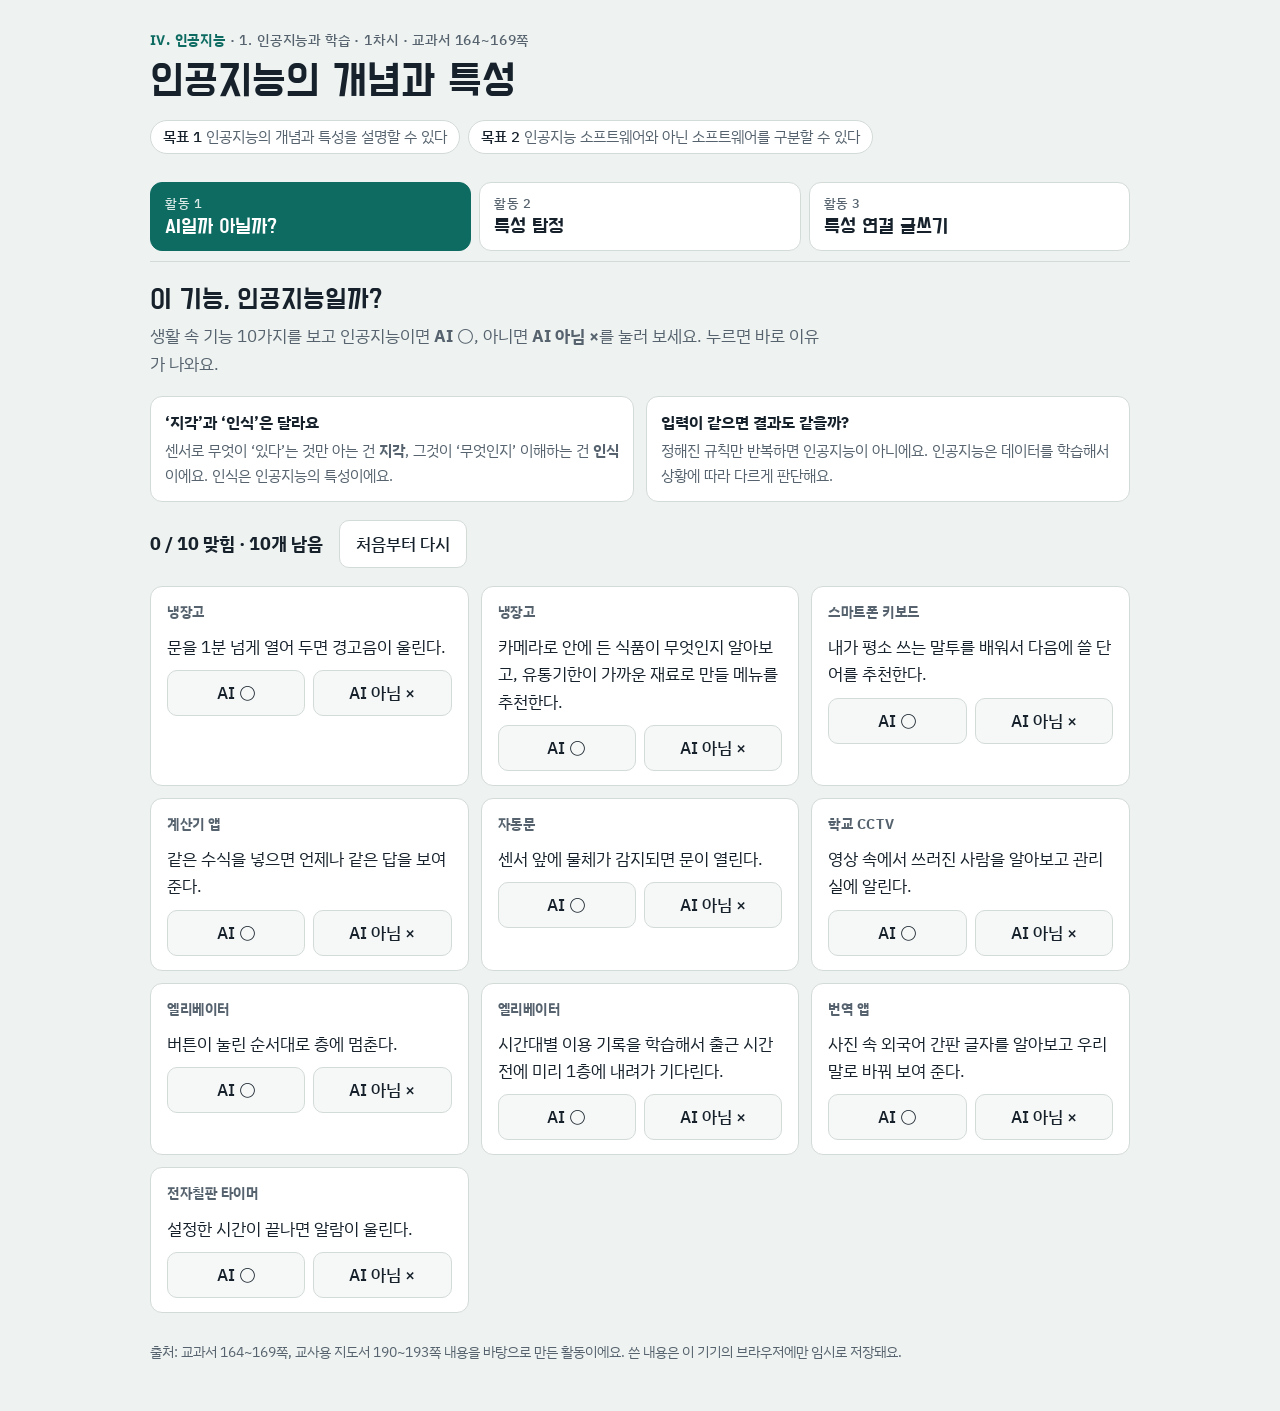
==== ai-lesson1/index.html @ 812f8b14 "ai-lesson1: 공용 링크를 짧은 형식으로 바꾸고, 잘린 링크는 학생 화면에 안내 Co-Authored-By: Claude Opus 5.5 <noreply@anthropic." ====
<!DOCTYPE html>
<html lang="ko">
<head>
<meta charset="utf-8">
<meta name="viewport" content="width=device-width, initial-scale=1, viewport-fit=cover">
<title>인공지능 1차시</title>
<meta name="claude:viewport-fit-sides" content="cover">
<link rel="preconnect" href="https://fonts.googleapis.com">
<link rel="preconnect" href="https://fonts.gstatic.com" crossorigin>
<link rel="stylesheet" href="https://fonts.googleapis.com/css2?family=Do+Hyeon&family=IBM+Plex+Sans+KR:wght@400;500;700&display=swap">
<style>
/* Layout: 교과서식 단원 머리띠 + 큰 활동 탭, 아래에 활동 카드. 특성 다섯 개는 고유색으로 끝까지 일관되게 */
:root{
  --bg:#eef2f0; --surface:#ffffff; --surface-2:#f6f8f7; --ink:#16212b; --muted:#56636e; --line:#d3dbd7;
  --accent:#0d6b62; --accent-ink:#ffffff; --accent-soft:#d8ece8;
  --ok:#1d7f46; --ok-soft:#dcf1e4; --bad:#b8322a; --bad-soft:#f8e0dd; --mid:#9a6a10; --mid-soft:#f6ecd4;
  --t-perc:#2459b8; --t-learn:#1d7f46; --t-opt:#a8650e; --t-auto:#b22e6f; --t-pred:#6a49c9;
  --display:"Do Hyeon","Apple SD Gothic Neo","Malgun Gothic",sans-serif;
  --body:"IBM Plex Sans KR","Apple SD Gothic Neo","Malgun Gothic",system-ui,sans-serif;
  --r:12px;
}
@media (prefers-color-scheme: dark){:root:not([data-theme="light"]){
  --bg:#111816; --surface:#19221f; --surface-2:#1f2a27; --ink:#e6ece9; --muted:#9caaa5; --line:#31403b;
  --accent:#4fc2b4; --accent-ink:#06201c; --accent-soft:#163a35;
  --ok:#5cc98a; --ok-soft:#183626; --bad:#f07a70; --bad-soft:#3d1d1a; --mid:#e3b45a; --mid-soft:#3a2e14;
  --t-perc:#78a6f5; --t-learn:#5cc98a; --t-opt:#e3a957; --t-auto:#f07ab3; --t-pred:#a993f5; color-scheme:dark}}
:root[data-theme="dark"]{
  --bg:#111816; --surface:#19221f; --surface-2:#1f2a27; --ink:#e6ece9; --muted:#9caaa5; --line:#31403b;
  --accent:#4fc2b4; --accent-ink:#06201c; --accent-soft:#163a35;
  --ok:#5cc98a; --ok-soft:#183626; --bad:#f07a70; --bad-soft:#3d1d1a; --mid:#e3b45a; --mid-soft:#3a2e14;
  --t-perc:#78a6f5; --t-learn:#5cc98a; --t-opt:#e3a957; --t-auto:#f07ab3; --t-pred:#a993f5; color-scheme:dark}
*{box-sizing:border-box}
[hidden]{display:none!important}
html,body{margin:0}
:root{padding-top:env(safe-area-inset-top,0px);padding-bottom:env(safe-area-inset-bottom,0px)}
body{background:var(--bg);color:var(--ink);font-family:var(--body);font-size:17px;line-height:1.65;
  padding-left:max(16px,env(safe-area-inset-left,0px));padding-right:max(16px,env(safe-area-inset-right,0px));padding-block:0 48px}
.wrap{max-width:980px;margin:0 auto}
[data-t="perc"]{--tc:var(--t-perc)} [data-t="learn"]{--tc:var(--t-learn)} [data-t="opt"]{--tc:var(--t-opt)}
[data-t="auto"]{--tc:var(--t-auto)} [data-t="pred"]{--tc:var(--t-pred)}
header.top{padding-block:28px 18px;display:grid;gap:6px}
.eyebrow{font-size:14px;letter-spacing:.06em;color:var(--muted);font-weight:500}
.eyebrow b{color:var(--accent)}
h1{font-family:var(--display);font-weight:400;font-size:clamp(30px,5vw,44px);line-height:1.15;margin:0;text-wrap:balance}
.goals{display:flex;flex-wrap:wrap;gap:8px;margin-top:6px}
.goal{font-size:14.5px;background:var(--surface);border:1px solid var(--line);border-radius:999px;padding:4px 12px;color:var(--muted)}
.goal b{color:var(--ink);font-weight:500}
nav.tabs{position:sticky;top:env(safe-area-inset-top,0px);z-index:5;background:var(--bg);padding-block:10px;display:grid;grid-template-columns:repeat(3,minmax(0,1fr));gap:8px;border-bottom:1px solid var(--line)}
body::before{content:"";position:fixed;inset:0 0 auto;height:env(safe-area-inset-top,0px);z-index:10;background:var(--bg)}
.tab{font:inherit;cursor:pointer;text-align:left;border:1.5px solid var(--line);background:var(--surface);color:var(--ink);border-radius:var(--r);padding:10px 14px;display:grid;gap:0;min-width:0}
.tab small{font-size:13px;color:var(--muted);font-weight:500;letter-spacing:.04em}
.tab span{font-family:var(--display);font-size:21px;line-height:1.25}
.tab[aria-selected="true"]{background:var(--accent);border-color:var(--accent);color:var(--accent-ink)}
.tab[aria-selected="true"] small{color:var(--accent-ink);opacity:.85}
.tab:focus-visible,button:focus-visible,textarea:focus-visible{outline:3px solid var(--accent);outline-offset:2px}
section.panel{padding-top:22px;display:grid;gap:18px}
.intro{display:grid;gap:4px}
.intro h2{font-family:var(--display);font-weight:400;font-size:28px;margin:0;line-height:1.2}
.intro p{margin:0;color:var(--muted);max-width:68ch}
.link-note{font-size:14.5px;background:var(--accent-soft);color:var(--ink);border-radius:10px;padding:8px 12px;max-width:max-content}
.link-note b{color:var(--accent)}
.bar{display:flex;flex-wrap:wrap;align-items:center;gap:10px 16px}
.score{font-variant-numeric:tabular-nums;font-weight:700;font-size:18px}
.btn{font:inherit;font-weight:500;cursor:pointer;border-radius:10px;padding:9px 16px;border:1.5px solid var(--line);background:var(--surface);color:var(--ink)}
.btn.primary{background:var(--accent);border-color:var(--accent);color:var(--accent-ink)}
.btn:disabled{opacity:.45;cursor:not-allowed}
/* 활동 1 */
.grid1{display:grid;grid-template-columns:repeat(auto-fill,minmax(270px,1fr));gap:12px}
.card{background:var(--surface);border:1px solid var(--line);border-radius:var(--r);padding:14px 16px;display:grid;gap:10px;align-content:start;min-width:0}
.card .thing{font-size:13.5px;font-weight:700;color:var(--muted);letter-spacing:.04em}
.card .desc{margin:0;font-size:16.5px}
.choice{display:grid;grid-template-columns:1fr 1fr;gap:8px}
.choice button{font:inherit;cursor:pointer;border-radius:10px;padding:8px;border:1.5px solid var(--line);background:var(--surface-2);color:var(--ink);font-weight:500}
.choice button[aria-pressed="true"]{border-color:var(--ink)}
.card.right{border-color:var(--ok);background:linear-gradient(var(--ok-soft),var(--ok-soft)) top/100% 4px no-repeat,var(--surface)}
.card.wrong{border-color:var(--bad);background:linear-gradient(var(--bad-soft),var(--bad-soft)) top/100% 4px no-repeat,var(--surface)}
.fb{font-size:15px;border-radius:8px;padding:8px 10px}
.fb.ok{background:var(--ok-soft)} .fb.no{background:var(--bad-soft)}
.fb b{display:block}
.rule{display:grid;grid-template-columns:1fr 1fr;gap:12px}
.rule > div{background:var(--surface);border:1px solid var(--line);border-radius:var(--r);padding:12px 14px;min-width:0}
.rule h3{margin:0 0 4px;font-size:16px}
.rule p{margin:0;font-size:15px;color:var(--muted)}
/* 특성 참고 */
details.ref{background:var(--surface);border:1px solid var(--line);border-radius:var(--r);padding:10px 14px}
details.ref summary{cursor:pointer;font-weight:500}
.refgrid{display:grid;grid-template-columns:repeat(auto-fill,minmax(170px,1fr));gap:8px;margin-top:10px}
.refgrid div{border-left:4px solid var(--tc);padding:2px 0 2px 10px;font-size:14.5px;min-width:0}
.refgrid b{color:var(--tc);display:block;font-size:15.5px}
/* 활동 2 */
.casepick{display:flex;flex-wrap:wrap;gap:8px}
.casepick button{font:inherit;cursor:pointer;border-radius:999px;padding:6px 14px;border:1.5px solid var(--line);background:var(--surface);color:var(--ink)}
.casepick button[aria-pressed="true"]{background:var(--ink);color:var(--bg);border-color:var(--ink)}
.casetext{background:var(--surface);border:1px solid var(--line);border-radius:var(--r);padding:16px 18px;font-size:18px;line-height:1.95;max-width:none}
.clue{border-bottom:2px dashed var(--muted);padding:1px 2px;border-radius:4px}
.clue sup{font-size:12px;font-weight:700;color:var(--accent);margin-right:2px}
.clue.tagged{border-bottom:3px solid var(--tc);background:color-mix(in srgb,var(--tc) 14%,transparent)}
.rows{display:grid;gap:10px}
.row{background:var(--surface);border:1px solid var(--line);border-radius:var(--r);padding:12px 14px;display:grid;gap:8px;min-width:0}
.row q{font-weight:500}
.row q::before{content:attr(data-n) "  ";color:var(--accent);font-weight:700}
.chips{display:flex;flex-wrap:wrap;gap:6px}
.chip{font:inherit;font-size:15px;cursor:pointer;border-radius:999px;padding:5px 12px;border:1.5px solid var(--tc);background:transparent;color:var(--tc);font-weight:500}
.chip[aria-pressed="true"]{background:var(--tc);color:var(--surface)}
.mark{font-size:15px;border-radius:8px;padding:6px 10px}
.mark.ok{background:var(--ok-soft)} .mark.no{background:var(--bad-soft)} .mark.mid{background:var(--mid-soft)}
/* 활동 3 */
.two{display:grid;grid-template-columns:minmax(0,1.25fr) minmax(0,1fr);gap:18px;align-items:start}
.step{display:grid;gap:8px}
.step h3{margin:0;font-size:16px;display:flex;gap:8px;align-items:baseline}
.step h3 i{font-style:normal;color:var(--accent);font-family:var(--display);font-size:20px;font-weight:400}
.prompt{background:var(--surface-2);border:1px dashed var(--line);border-radius:10px;padding:10px 12px;font-size:15.5px}
.pairsel{display:grid;grid-template-columns:1fr 1fr;gap:10px}
.pairsel > div{display:grid;gap:6px;min-width:0}
.pairsel label{font-size:14px;color:var(--muted);font-weight:500}
textarea{font:inherit;font-size:16px;width:100%;min-height:92px;resize:vertical;border:1.5px solid var(--line);border-radius:10px;padding:10px 12px;background:var(--surface);color:var(--ink)}
textarea.rel{min-height:120px}
.starter{font-size:14px;color:var(--muted)}
.check{position:sticky;top:calc(env(safe-area-inset-top,0px) + 92px);background:var(--surface);border:1px solid var(--line);border-radius:var(--r);padding:14px 16px;display:grid;gap:10px}
.check h3{margin:0;font-family:var(--display);font-weight:400;font-size:22px}
.check ul{list-style:none;margin:0;padding:0;display:grid;gap:8px}
.check li{display:grid;grid-template-columns:24px 1fr;gap:6px;font-size:15px;align-items:start}
.check li .dot{width:20px;height:20px;border-radius:50%;border:2px solid var(--line);margin-top:3px;display:grid;place-items:center;font-size:12px;font-weight:700}
.check li.done .dot{background:var(--ok);border-color:var(--ok);color:var(--surface)}
.check li .hint{display:block;color:var(--muted);font-size:13.5px}
.level{border-radius:10px;padding:10px 12px;font-weight:500}
.level small{display:block;font-weight:400;color:var(--muted);font-size:13px}
.model{background:var(--surface-2);border-radius:10px;padding:12px 14px;font-size:15.5px}
.model p{margin:0 0 6px}
.toast{font-size:14px;color:var(--ok);min-height:1.2em}
footer{margin-top:28px;font-size:13.5px;color:var(--muted);display:grid;gap:12px}
footer p{margin:0}
a.btn{text-decoration:none;display:inline-flex;align-items:center}
.teacher{color:var(--ink);font-size:15px}
.tset{display:grid;gap:10px;margin-top:10px}
.trow{display:flex;flex-wrap:wrap;gap:8px}
.trow input{font:inherit;flex:1 1 260px;min-width:0;border:1.5px solid var(--line);border-radius:10px;padding:8px 12px;background:var(--surface);color:var(--ink)}
.trow input:focus-visible{outline:3px solid var(--accent);outline-offset:2px}
.tstatus{font-weight:500;min-height:1.2em}
.tstatus.ok{color:var(--ok)} .tstatus.no{color:var(--bad)}
.tbox{display:grid;gap:6px;background:var(--surface-2);border-radius:10px;padding:10px 12px;min-width:0}
.tbox code,.tset code{font-size:13.5px;word-break:break-all;overflow-wrap:anywhere}
.trow label{align-self:center}
.trow input.num{flex:0 0 5.5em}
.btn.sm{padding:5px 10px;font-size:14px}
.classpick{display:inline-flex;align-items:center;gap:6px;font-weight:500}
.classpick select{font:inherit;border:1.5px solid var(--line);border-radius:10px;padding:8px 10px;background:var(--surface);color:var(--ink)}
.classpick select:focus-visible{outline:3px solid var(--accent);outline-offset:2px}
.crows{display:grid;gap:6px}
.crow{display:grid;grid-template-columns:6.5em minmax(0,1fr) auto;gap:6px}
.crow input{font:inherit;font-size:15px;min-width:0;border:1.5px solid var(--line);border-radius:10px;padding:7px 10px;background:var(--surface);color:var(--ink)}
.crow input:focus-visible{outline:3px solid var(--accent);outline-offset:1px}
.crow input.bad{border-color:var(--bad);background:var(--bad-soft)}
.clinks{list-style:none;margin:0;padding:0;display:grid;gap:6px}
.clinks li{display:grid;grid-template-columns:4.5em minmax(0,1fr) auto;gap:8px;align-items:center}
.snippet{margin:0;font-size:13px;background:var(--surface);border:1px solid var(--line);border-radius:8px;padding:8px 10px;overflow-x:auto;white-space:pre;color:var(--ink)}
@media (max-width:760px){
  .two{grid-template-columns:minmax(0,1fr)} .check{position:static}
  .tab span{font-size:17px} .tab{padding:8px 10px}
  .rule{grid-template-columns:minmax(0,1fr)}
}
@media (max-width:440px){ .pairsel{grid-template-columns:minmax(0,1fr)} .tab small{display:none} }
@media (prefers-reduced-motion:no-preference){ .card,.clue,.chip,.tab{transition:background-color .15s,border-color .15s} }
</style>
</head>
<body>

<div class="wrap">
  <header class="top">
    <div class="eyebrow"><b>Ⅳ. 인공지능</b> · 1. 인공지능과 학습 · 1차시 · 교과서 164~169쪽</div>
    <h1>인공지능의 개념과 특성</h1>
    <div class="goals">
      <span class="goal"><b>목표 1</b> 인공지능의 개념과 특성을 설명할 수 있다</span>
      <span class="goal"><b>목표 2</b> 인공지능 소프트웨어와 아닌 소프트웨어를 구분할 수 있다</span>
    </div>
  </header>

  <nav class="tabs" role="tablist" aria-label="활동">
    <button class="tab" role="tab" id="tab-ai-or-not" aria-controls="ai-or-not" data-k="ai-or-not"><small>활동 1</small><span>AI일까 아닐까?</span></button>
    <button class="tab" role="tab" id="tab-detective" aria-controls="detective" data-k="detective"><small>활동 2</small><span>특성 탐정</span></button>
    <button class="tab" role="tab" id="tab-connect" aria-controls="connect" data-k="connect"><small>활동 3</small><span>특성 연결 글쓰기</span></button>
  </nav>

  <!-- 활동 1 -->
  <section class="panel" id="ai-or-not" role="tabpanel" aria-labelledby="tab-ai-or-not">
    <div class="intro">
      <h2>이 기능, 인공지능일까?</h2>
      <p>생활 속 기능 10가지를 보고 인공지능이면 <b>AI ○</b>, 아니면 <b>AI 아님 ×</b>를 눌러 보세요. 누르면 바로 이유가 나와요.</p>
    </div>
    <div class="rule">
      <div><h3>‘지각’과 ‘인식’은 달라요</h3><p>센서로 무엇이 ‘있다’는 것만 아는 건 <b>지각</b>, 그것이 ‘무엇인지’ 이해하는 건 <b>인식</b>이에요. 인식은 인공지능의 특성이에요.</p></div>
      <div><h3>입력이 같으면 결과도 같을까?</h3><p>정해진 규칙만 반복하면 인공지능이 아니에요. 인공지능은 데이터를 학습해서 상황에 따라 다르게 판단해요.</p></div>
    </div>
    <div class="bar">
      <span class="score" id="s1">0 / 10 맞힘</span>
      <button class="btn" id="reset1">처음부터 다시</button>
    </div>
    <div class="grid1" id="grid1"></div>
  </section>

  <!-- 활동 2 -->
  <section class="panel" id="detective" role="tabpanel" aria-labelledby="tab-detective" hidden>
    <div class="intro">
      <h2>사례 속 근거를 찾아 특성 붙이기</h2>
      <p>사례 글에서 점선 밑줄 친 부분이 단서예요. 아래에서 단서마다 어떤 특성이 드러나는지 골라 보고 <b>채점하기</b>를 누르세요.</p>
    </div>
    <p class="link-note"><b>수행평가 연결</b> 문항 1은 사례 속 <b>어떤 부분</b>에서 특성을 판단했는지 근거를 쓰는 문제예요. 단서 문장을 찾는 연습이 곧 근거 쓰기 연습이에요.</p>
    <details class="ref"><summary>다섯 가지 특성 한눈에 보기</summary><div class="refgrid" id="ref2"></div></details>
    <div class="casepick" id="pick2" aria-label="사례 고르기"></div>
    <div class="casetext" id="text2"></div>
    <div class="rows" id="rows2"></div>
    <div class="bar">
      <button class="btn primary" id="grade2">채점하기</button>
      <button class="btn" id="reset2">다시 하기</button>
      <span class="score" id="s2"></span>
    </div>
  </section>

  <!-- 활동 3 -->
  <section class="panel" id="connect" role="tabpanel" aria-labelledby="tab-connect" hidden>
    <div class="intro">
      <h2>특성 두 개를 근거와 함께 연결해 쓰기</h2>
      <p>수행평가 문항 1과 같은 형식이에요. 사례와 질문 유형을 고르고, 특성 2개와 근거, 두 특성의 관계를 써 보세요. 오른쪽 점검표가 쓰는 동안 바로 확인해 줘요.</p>
    </div>
    <p class="link-note"><b>채점기준 5점</b> 특성 2가지를 정확히 찾고 · 사례 속 구체적 근거로 설명하고 · 두 특성의 관계(연결·순서·없을 때의 문제)를 논리적으로 서술</p>
    <div class="two">
      <div class="step" style="gap:18px">
        <div class="step">
          <h3><i>1</i> 사례 고르기</h3>
          <div class="casepick" id="pick3"></div>
          <div class="casetext" id="text3" style="font-size:17px;line-height:1.8"></div>
        </div>
        <div class="step">
          <h3><i>2</i> 질문 유형 고르기</h3>
          <div class="casepick" id="relpick"></div>
          <div class="prompt" id="prompt3"></div>
        </div>
        <div class="step">
          <h3><i>3</i> 특성 2가지와 근거</h3>
          <div class="pairsel">
            <div><label>첫 번째 특성</label><div class="chips" id="t1"></div></div>
            <div><label>두 번째 특성</label><div class="chips" id="t2"></div></div>
          </div>
          <label for="ev1" class="starter">첫 번째 특성의 근거: 사례의 어느 부분에서 그렇게 판단했나요? 사례 속 표현을 그대로 가져와 쓰면 좋아요.</label>
          <textarea id="ev1" placeholder="예) '○○○'라는 부분에서 ○○ 특성이 나타난다. 왜냐하면 ~"></textarea>
          <label for="ev2" class="starter">두 번째 특성의 근거</label>
          <textarea id="ev2" placeholder="예) '○○○'라는 부분에서 ○○ 특성이 나타난다. 왜냐하면 ~"></textarea>
        </div>
        <div class="step">
          <h3><i>4</i> 두 특성의 관계</h3>
          <label for="rel" class="starter" id="starter3"></label>
          <textarea id="rel" class="rel"></textarea>
        </div>
        <div class="bar">
          <label class="classpick" id="classWrap" hidden>우리 반 <select id="classSel"></select></label>
          <a class="btn primary" id="padlet3" target="_blank" rel="noopener" hidden>복사하고 패들렛에 붙이기 ↗</a>
          <button class="btn" id="copy3">내 답안 복사하기</button>
          <button class="btn" id="model3">예시 답안 보기</button>
          <button class="btn" id="clear3">지우기</button>
          <span class="toast" id="toast3" aria-live="polite"></span>
        </div>
        <p class="mark no" id="padletBad" hidden>선생님이 준 링크가 중간에 잘려서 우리 반 패들렛 목록을 불러오지 못했어요. 노션 수업 링크나 QR 코드로 다시 들어와 주세요.</p>
        <p class="starter" id="padletHelp" hidden><span id="classHint">우리 반을 고른 뒤 </span>버튼을 누르면 답안이 복사되고 패들렛이 새 탭으로 열려요. 패들렛에서 <b>+</b>를 눌러 게시물 내용에 붙여 넣기(Ctrl+V) 하세요. 제목에는 학번과 이름을 써 주세요.</p>
        <div class="model" id="modelbox" hidden></div>
      </div>
      <aside class="check" aria-live="polite">
        <h3>자가 점검표</h3>
        <ul id="checks"></ul>
        <div class="level" id="level"></div>
      </aside>
    </div>
  </section>

  <footer>
    <p>출처: 교과서 164~169쪽, 교사용 지도서 190~193쪽 내용을 바탕으로 만든 활동이에요. 쓴 내용은 이 기기의 브라우저에만 임시로 저장돼요.</p>
    <details class="ref teacher" id="teacher" hidden>
      <summary>선생님 설정 · 반별 패들렛 연결</summary>
      <div class="tset">
        <p>반마다 활동 3 답안을 받을 패들렛 주소를 넣으세요. <b>padlet.com</b> 주소만 쓸 수 있어요. 패들렛을 하나만 쓴다면 한 줄만 채우면 돼요.</p>
        <div class="trow">
          <label for="classCount" class="starter">반 수</label>
          <input id="classCount" class="num" type="number" min="1" max="30" value="9">
          <button class="btn" id="makeRows">반 수만큼 줄 만들기</button>
        </div>
        <div class="crows" id="classRows"></div>
        <div class="trow">
          <button class="btn" id="addRow">+ 반 추가</button>
          <button class="btn primary" id="saveRows">이 기기에 저장</button>
          <button class="btn" id="clearRows">모두 지우기</button>
        </div>
        <p class="tstatus" id="padletStatus" aria-live="polite"></p>
        <p class="starter" id="activeNow"></p>
        <div class="tbox" id="shareBox" hidden>
          <b>전체 반 공용 링크</b>
          <span class="starter">학생이 활동 3에서 자기 반을 골라 제출해요. 노션처럼 한곳에 링크 하나만 올릴 때 좋아요. 이 링크로 한 번 들어온 기기는 반 목록을 기억해서, 다음에 그냥 주소로 들어와도 패들렛 버튼이 나와요.</span>
          <code id="shareLink"></code>
          <div><button class="btn sm" data-copy="shareLink">링크 복사</button></div>
          <b>반별 링크</b>
          <span class="starter">반이 정해진 링크라서 학생이 반을 고를 필요가 없어요. 반마다 다른 곳(클래스룸 등)에 올릴 때 좋아요.</span>
          <ul class="clinks" id="classLinks"></ul>
          <b>코드에 넣을 설정</b>
          <span class="starter">index.html 스크립트 맨 위의 <code>PADLETS</code> 부분을 이 내용으로 바꾸면, 링크에 아무것도 붙이지 않아도 이 반 목록이 항상 적용돼요.</span>
          <pre class="snippet" id="codeSnippet"></pre>
          <div><button class="btn sm" data-copy="codeSnippet">설정 복사</button></div>
        </div>
        <p class="starter">이 설정 칸은 사이트 주소 끝에 <code>#teacher</code>를 붙여 열 때만 보여요. 학생 화면과 학생용 링크에서는 보이지 않아요.</p>
        <p class="starter">적용 순서: ① 학생용 링크(공용·반별) → ② 코드에 적은 <code>PADLETS</code> → ③ 이 기기에 저장한 목록(전자칠판처럼 한 기기에서만 쓸 때).</p>
      </div>
    </details>
  </footer>
</div>

<script>
/* ===== 선생님 설정: 반별 패들렛 =====
   ["반 이름", "패들렛 주소"] 를 한 줄에 하나씩 넣으세요. 반 수는 학교에 맞게 줄을 늘리거나 줄이면 돼요.
   비워 두면 사이트 주소 끝에 #teacher 를 붙여 연 '선생님 설정'에서 정할 수 있어요.
   예)
   const PADLETS = [
     ["1반", "https://padlet.com/teacher/ai-1"],
     ["2반", "https://padlet.com/teacher/ai-2"],
   ];  */
const PADLETS = [
];
/* =================================== */
const TRAITS=[
 {id:'perc',name:'상황 인식 및 이해',def:'센서·카메라로 주변 정보를 받아들이고 그것이 무엇인지 이해함'},
 {id:'learn',name:'학습',def:'데이터를 바탕으로 배워서 점점 더 잘하게 됨'},
 {id:'opt',name:'최적화',def:'여러 조건을 따져 가장 좋은 답을 찾음'},
 {id:'auto',name:'자율성',def:'사람이 시키지 않아도 스스로 결정하고 행동함'},
 {id:'pred',name:'예측',def:'학습한 데이터로 앞으로 일어날 일을 미리 알아내고 대비함'}];
const TN=Object.fromEntries(TRAITS.map(t=>[t.id,t.name]));
const $=s=>document.querySelector(s);
const esc=s=>s.replace(/[&<>"]/g,c=>({'&':'&amp;','<':'&lt;','>':'&gt;','"':'&quot;'}[c]));
const store={get(k,d){try{const v=localStorage.getItem('ai1-'+k);return v?JSON.parse(v):d}catch(e){return d}},set(k,v){try{localStorage.setItem('ai1-'+k,JSON.stringify(v))}catch(e){}}};

/* 탭 */
const KEYS=['ai-or-not','detective','connect'];
function showTab(k){ if(!KEYS.includes(k))k=KEYS[0];
  KEYS.forEach(x=>{ $('#'+x).hidden=x!==k; document.querySelector(`.tab[data-k="${x}"]`).setAttribute('aria-selected',x===k);});
  store.set('tab',k); }
document.querySelectorAll('.tab').forEach(b=>b.addEventListener('click',()=>{showTab(b.dataset.k); try{history.replaceState(null,'','#'+b.dataset.k)}catch(e){} window.scrollTo({top:0})}));
{ const h=(location.hash||'').slice(1); showTab(KEYS.includes(h)?h:store.get('tab','ai-or-not')); }

/* 활동 1 */
const ITEMS=[
 {th:'냉장고',d:'문을 1분 넘게 열어 두면 경고음이 울린다.',ai:false,w:'문이 열린 시간을 재다가 정해진 시간이 지나면 울리는 규칙일 뿐이에요. 무엇이 들어 있는지 이해하지 않아요.'},
 {th:'냉장고',d:'카메라로 안에 든 식품이 무엇인지 알아보고, 유통기한이 가까운 재료로 만들 메뉴를 추천한다.',ai:true,w:'식품이 ‘무엇인지’ 알아보는 인식이 있고, 상황에 맞는 메뉴를 판단해요.'},
 {th:'스마트폰 키보드',d:'내가 평소 쓰는 말투를 배워서 다음에 쓸 단어를 추천한다.',ai:true,w:'내가 쓴 문장 데이터를 학습해서 다음 단어를 예측해요. 사람마다 추천이 달라요.'},
 {th:'계산기 앱',d:'같은 수식을 넣으면 언제나 같은 답을 보여 준다.',ai:false,w:'입력이 같으면 결과가 항상 같아요. 미리 정해진 규칙대로 계산하는 소프트웨어예요.'},
 {th:'자동문',d:'센서 앞에 물체가 감지되면 문이 열린다.',ai:false,w:'무엇이 ‘있다’는 것만 아는 지각이에요. 사람인지 상자인지는 구별하지 않아요.'},
 {th:'학교 CCTV',d:'영상 속에서 쓰러진 사람을 알아보고 관리실에 알린다.',ai:true,w:'장면이 ‘쓰러진 사람’이라는 것을 이해하는 인식이에요.'},
 {th:'엘리베이터',d:'버튼이 눌린 순서대로 층에 멈춘다.',ai:false,w:'버튼 순서라는 정해진 규칙만 따라요.'},
 {th:'엘리베이터',d:'시간대별 이용 기록을 학습해서 출근 시간 전에 미리 1층에 내려가 기다린다.',ai:true,w:'이용 기록을 학습해서 사람이 몰릴 때를 예측하고, 스스로 움직여요.'},
 {th:'번역 앱',d:'사진 속 외국어 간판 글자를 알아보고 우리말로 바꿔 보여 준다.',ai:true,w:'사진 속 글자를 알아보고 뜻을 이해해서 번역해요.'},
 {th:'전자칠판 타이머',d:'설정한 시간이 끝나면 알람이 울린다.',ai:false,w:'설정한 시간이 지나면 울리는 정해진 명령이에요.'}];
let a1=store.get('a1',{});
function render1(){
  const g=$('#grid1'); g.innerHTML='';
  let ok=0;
  ITEMS.forEach((it,i)=>{
    const pick=a1[i]; const answered=pick!==undefined; const right=answered&&pick===it.ai; if(right)ok++;
    const c=document.createElement('div'); c.className='card'+(answered?(right?' right':' wrong'):'');
    c.innerHTML=`<span class="thing">${esc(it.th)}</span><p class="desc">${esc(it.d)}</p>
      <div class="choice"><button data-v="1" aria-pressed="${pick===true}">AI ○</button><button data-v="0" aria-pressed="${pick===false}">AI 아님 ×</button></div>
      ${answered?`<div class="fb ${right?'ok':'no'}"><b>${right?'맞았어요':'다시 생각해 봐요'} · 정답: ${it.ai?'인공지능 ○':'인공지능 아님 ×'}</b>${esc(it.w)}</div>`:''}`;
    c.querySelectorAll('button').forEach(b=>b.addEventListener('click',()=>{a1[i]=b.dataset.v==='1';store.set('a1',a1);render1();}));
    g.appendChild(c);
  });
  const n=Object.keys(a1).length;
  $('#s1').textContent=`${ok} / 10 맞힘`+(n<10?` · ${10-n}개 남음`:' · 완료!');
}
$('#reset1').addEventListener('click',()=>{a1={};store.set('a1',a1);render1();});
render1();

/* 사례 */
const CASES=[
 {id:'nav',name:'AI 내비게이션',
  parts:['AI 내비게이션은 ',{c:'실시간 교통 정보와 사고 소식을 받아들여 지금 도로 상황을 파악',a:'perc',why:'센서·통신으로 받은 정보를 바탕으로 지금 도로가 어떤 상황인지 이해해요.'},'하고, ',
   {c:'과거 같은 요일·시간대의 교통량 데이터를 바탕으로 30분 뒤 막힐 구간을 미리 알아낸다',a:'pred',alt:['learn'],why:'앞으로 일어날 일(30분 뒤 정체)을 미리 알아내므로 예측이에요. 과거 데이터를 쓴다는 점에서 학습과도 이어져요.'},'. 그리고 ',
   {c:'여러 경로 가운데 도착 시간이 가장 빠른 경로를 골라',a:'opt',why:'여러 선택지를 비교해 가장 좋은 답을 고르므로 최적화예요.'},' 안내하며, 길이 막히기 시작하면 ',
   {c:'운전자가 다시 설정하지 않아도 스스로 새 경로로 바꿔',a:'auto',why:'사람의 개입 없이 스스로 결정해서 행동하므로 자율성이에요.'},' 안내한다.'],
  has:['perc','pred','opt','auto','learn']},
 {id:'aircon',name:'스마트 에어컨',
  parts:['스마트 에어컨은 ',{c:'카메라와 센서로 방 안 어디에 사람이 몇 명 있는지 알아본다',a:'perc',why:'센서로 주변을 살피고 ‘사람이 어디에 몇 명’인지 이해하므로 상황 인식 및 이해예요.'},'. 또 ',
   {c:'가족이 평소 좋아하는 온도와 바람 세기를 여러 날 동안 기록해 배운다',a:'learn',why:'쌓인 데이터를 바탕으로 배우므로 학습이에요.'},'. 이를 바탕으로 ',
   {c:'전기 요금은 아끼면서 모두가 쾌적하게 느끼는 온도를 찾아',a:'opt',why:'전기 요금과 쾌적함이라는 여러 조건을 함께 따져 가장 좋은 온도를 찾으므로 최적화예요.'},' 맞추고, ',
   {c:'사람이 리모컨을 누르지 않아도 스스로 바람 방향을 사람 쪽으로 바꾼다',a:'auto',why:'사람이 시키지 않아도 스스로 행동하므로 자율성이에요.'},'.'],
  has:['perc','learn','opt','auto']},
 {id:'store',name:'무인 편의점',
  parts:['무인 편의점의 ',{c:'천장 카메라는 손님이 집은 물건이 무엇인지 알아본다',a:'perc',why:'카메라로 본 물건이 ‘무엇인지’ 이해하므로 상황 인식 및 이해예요.'},'. 손님이 ',
   {c:'계산대에 들르지 않고 그냥 나가도 시스템이 스스로 결제를 마친다',a:'auto',why:'직원이나 손님이 시키지 않아도 스스로 결제를 결정하므로 자율성이에요.'},'. 또 ',
   {c:'요일별·날씨별 판매 기록을 학습하여',a:'learn',why:'판매 기록 데이터를 바탕으로 배우므로 학습이에요.'},' ',
   {c:'다음 주에 많이 팔릴 상품을 미리 예상해',a:'pred',why:'앞으로 팔릴 상품을 미리 알아내므로 예측이에요.'},' 주문해 둔다.'],
  has:['perc','auto','learn','pred']}];
const clues=cs=>cs.parts.filter(p=>typeof p==='object');
function caseHTML(cs,tags,numbered){ let n=0;
  return cs.parts.map(p=>{ if(typeof p==='string')return esc(p); n++; const t=tags&&tags[n-1];
    return `<span class="clue${t?' tagged':''}"${t?` data-t="${t}"`:''}>${numbered?`<sup>${'①②③④⑤'[n-1]}</sup>`:''}${esc(p.c)}</span>`;}).join('');}
function refGrid(el){ el.innerHTML=TRAITS.map(t=>`<div data-t="${t.id}"><b>${t.name}</b>${t.def}</div>`).join(''); }
refGrid($('#ref2'));

/* 활동 2 */
let c2=store.get('c2',0), a2=store.get('a2',{}), graded2=false;
function pickers(el,cur,on){ el.innerHTML=CASES.map((c,i)=>`<button aria-pressed="${i===cur}" data-i="${i}">${c.name}</button>`).join('');
  el.querySelectorAll('button').forEach(b=>b.addEventListener('click',()=>on(+b.dataset.i))); }
function render2(){
  const cs=CASES[c2], cl=clues(cs), ans=a2[cs.id]||[];
  pickers($('#pick2'),c2,i=>{c2=i;store.set('c2',i);graded2=false;render2();});
  $('#text2').innerHTML=caseHTML(cs,ans,true);
  const rows=$('#rows2'); rows.innerHTML='';
  let ok=0;
  cl.forEach((p,i)=>{
    const r=document.createElement('div'); r.className='row';
    let mk='';
    if(graded2){ const v=ans[i];
      if(v===p.a){ok++; mk=`<div class="mark ok"><b>정답</b> · ${esc(p.why)}</div>`;}
      else if(p.alt&&p.alt.includes(v)){ok+=.5; mk=`<div class="mark mid"><b>부분 정답</b> · 더 잘 맞는 특성은 ‘${TN[p.a]}’이에요. ${esc(p.why)}</div>`;}
      else mk=`<div class="mark no"><b>${v?'아쉬워요':'고르지 않았어요'}</b> · 정답은 ‘${TN[p.a]}’. ${esc(p.why)}</div>`; }
    r.innerHTML=`<q data-n="${'①②③④⑤'[i]}">${esc(p.c)}</q><div class="chips">${TRAITS.map(t=>`<button class="chip" data-t="${t.id}" aria-pressed="${ans[i]===t.id}">${t.name}</button>`).join('')}</div>${mk}`;
    r.querySelectorAll('.chip').forEach(b=>b.addEventListener('click',()=>{const a=a2[cs.id]||[];a[i]=b.dataset.t;a2[cs.id]=a;store.set('a2',a2);graded2=false;render2();}));
    rows.appendChild(r);
  });
  $('#s2').textContent=graded2?`${ok} / ${cl.length}`:'';
}
$('#grade2').addEventListener('click',()=>{graded2=true;render2();});
$('#reset2').addEventListener('click',()=>{a2[CASES[c2].id]=[];store.set('a2',a2);graded2=false;render2();});
render2();

/* 활동 3 */
const RELS=[
 {id:'link',name:'연결해서 설명하기',q:'두 특성이 이 사례에서 어떻게 서로 연결되어 작동하는지 서술하시오.',st:'시작 문장 예) ○○ 특성으로 ~한 결과가 △△ 특성의 바탕이 되어 ~할 수 있다.',kw:['바탕','이용','덕분','결과','이어','연결','그래서','때문','통해','활용']},
 {id:'order',name:'순서 관계 쓰기',q:'두 특성 중 무엇이 먼저 이루어져야 다른 하나가 가능한지, 그 순서 관계를 서술하시오.',st:'시작 문장 예) ○○이(가) 먼저 이루어져야 △△이(가) 가능하다. 왜냐하면 ~',kw:['먼저','해야','있어야','다음','그 후','뒤에','때문','되어야']},
 {id:'lack',name:'하나가 없다면?',q:'두 특성 중 하나가 없다면 어떤 문제가 생길 수 있을지 예를 들어 서술하시오.',st:'시작 문장 예) 만약 ○○ 특성이 없다면 ~ 문제가 생긴다. 예를 들어 ~',kw:['없다면','없으면','없어서','못','않','문제','불편','위험']}];
const MODEL={
 nav:{pair:['pred','opt'],
  ev:['예측 특성은 ‘과거 같은 요일·시간대의 교통량 데이터를 바탕으로 30분 뒤 막힐 구간을 미리 알아낸다’는 부분에서 나타난다. 아직 일어나지 않은 정체를 미리 알아내기 때문이다.','최적화 특성은 ‘여러 경로 가운데 도착 시간이 가장 빠른 경로를 고른다’는 부분에서 나타난다. 여러 선택지를 비교해 가장 좋은 답을 찾기 때문이다.'],
  link:'내비게이션은 먼저 30분 뒤 막힐 구간을 예측하고, 그 예측 결과를 경로를 고르는 조건으로 사용해 가장 빠른 경로를 찾는다. 예측한 결과가 최적화의 재료가 되어 두 특성이 이어져 작동한다.',
  order:'예측이 먼저 이루어져야 최적화가 가능하다. 앞으로 어느 구간이 막힐지 알아야 그 구간을 피하는 가장 빠른 경로를 고를 수 있기 때문이다.',
  lack:'예측 특성이 없다면 지금은 뚫려 있지만 곧 막힐 길을 가장 빠른 경로라고 안내할 수 있다. 그러면 운전자는 가는 도중에 정체에 갇혀 오히려 더 늦게 도착하게 된다.'},
 aircon:{pair:['learn','opt'],
  ev:['학습 특성은 ‘가족이 평소 좋아하는 온도와 바람 세기를 여러 날 동안 기록해 배운다’는 부분에서 나타난다. 쌓인 데이터를 바탕으로 배우기 때문이다.','최적화 특성은 ‘전기 요금은 아끼면서 모두가 쾌적하게 느끼는 온도를 찾는다’는 부분에서 나타난다. 전기 요금과 쾌적함이라는 여러 조건을 함께 따져 가장 좋은 온도를 찾기 때문이다.'],
  link:'에어컨은 학습으로 알게 된 가족의 선호 온도와 바람 세기를 기준으로 삼아, 전기 요금까지 고려한 가장 알맞은 온도를 찾는다. 학습한 결과가 최적화의 기준이 되어 두 특성이 연결된다.',
  order:'학습이 먼저 이루어져야 최적화가 가능하다. 가족이 어떤 온도를 쾌적하게 느끼는지 먼저 배워야 그 기준에 맞는 가장 좋은 온도를 찾을 수 있기 때문이다.',
  lack:'학습 특성이 없다면 에어컨은 모든 집에 똑같은 기본 온도를 맞춘다. 예를 들어 추위를 많이 타는 가족에게는 너무 춥고, 필요 이상으로 세게 틀어 전기 요금도 낭비될 수 있다.'},
 store:{pair:['perc','auto'],
  ev:['상황 인식 및 이해 특성은 ‘천장 카메라는 손님이 집은 물건이 무엇인지 알아본다’는 부분에서 나타난다. 물건이 있다는 것만이 아니라 무엇인지 이해하기 때문이다.','자율성 특성은 ‘계산대에 들르지 않고 그냥 나가도 시스템이 스스로 결제를 마친다’는 부분에서 나타난다. 사람이 시키지 않아도 스스로 결제를 결정하기 때문이다.'],
  link:'카메라가 손님이 집은 물건이 무엇인지 인식하면, 시스템은 그 결과를 바탕으로 직원 없이 스스로 결제 금액을 정해 결제한다. 인식한 정보가 자율적인 판단의 바탕이 되어 두 특성이 이어져 작동한다.',
  order:'상황 인식 및 이해가 먼저 이루어져야 자율성이 가능하다. 손님이 무엇을 집었는지 알아야 사람의 도움 없이 스스로 얼마를 결제할지 결정할 수 있기 때문이다.',
  lack:'상황 인식 및 이해 특성이 없다면 시스템은 손님이 무엇을 집었는지 알 수 없어 결제를 하지 못하거나 잘못된 금액을 결제한다. 결국 직원이 다시 계산해야 해서 무인으로 운영할 수 없게 된다.'}};
let d3=store.get('d3',{c:0,r:0,t1:null,t2:null,ev1:'',ev2:'',rel:''});
function chipRow(el,key){ el.innerHTML=TRAITS.map(t=>`<button class="chip" data-t="${t.id}" aria-pressed="${d3[key]===t.id}">${t.name}</button>`).join('');
  el.querySelectorAll('.chip').forEach(b=>b.addEventListener('click',()=>{d3[key]=d3[key]===b.dataset.t?null:b.dataset.t;save3();render3();})); }
function save3(){store.set('d3',d3);}
function render3(){
  const cs=CASES[d3.c], rel=RELS[d3.r];
  pickers($('#pick3'),d3.c,i=>{d3.c=i;save3();$('#modelbox').hidden=true;render3();});
  $('#text3').innerHTML=caseHTML(cs,null,false).replace(/class="clue"/g,'');
  $('#relpick').innerHTML=RELS.map((r,i)=>`<button aria-pressed="${i===d3.r}" data-i="${i}">${r.name}</button>`).join('');
  $('#relpick').querySelectorAll('button').forEach(b=>b.addEventListener('click',()=>{d3.r=+b.dataset.i;save3();$('#modelbox').hidden=true;render3();}));
  $('#prompt3').innerHTML=`인공지능의 특성(상황 인식 및 이해, 학습, 최적화, 자율성, 예측) 중 이 사례에서 나타나는 특성을 2가지 찾아 각각 어떤 부분에서 그렇게 판단했는지 근거를 들어 설명하시오. 그리고 <b>${esc(rel.q)}</b>`;
  $('#starter3').textContent=rel.st;
  $('#rel').placeholder=rel.st.replace('시작 문장 예) ','');
  chipRow($('#t1'),'t1'); chipRow($('#t2'),'t2');
  ['ev1','ev2','rel'].forEach(k=>{ if($('#'+k).value!==d3[k]) $('#'+k).value=d3[k]; });
  checks3();
}
const norm=s=>s.replace(/[\s'"‘’“”.,·]/g,'');
function quotes(text,cs){ const src=norm(cs.parts.map(p=>typeof p==='string'?p:p.c).join('')); const t=norm(text);
  for(let i=0;i+7<=t.length;i++){ if(src.includes(t.slice(i,i+7))) return true; } return false; }
function checks3(){
  const cs=CASES[d3.c], rel=RELS[d3.r];
  const both=d3.t1&&d3.t2&&d3.t1!==d3.t2;
  const inCase=both&&cs.has.includes(d3.t1)&&cs.has.includes(d3.t2);
  const e1=d3.ev1.trim().length>=15&&quotes(d3.ev1,cs), e2=d3.ev2.trim().length>=15&&quotes(d3.ev2,cs);
  const r=d3.rel.trim(); const kw=rel.kw.some(k=>r.includes(k)); const relOk=r.length>=40&&kw;
  const nameIn=both&&[d3.t1,d3.t2].every(t=>r.includes(TN[t].split(' ')[0]));
  const items=[
   [inCase,'특성 2가지를 정확히 골랐어요',both?(inCase?'두 특성 모두 이 사례에 나타나요.':'고른 특성 중 이 사례에 잘 드러나지 않는 것이 있어요. 사례를 다시 읽어 보세요.'):'서로 다른 특성 2개를 골라 주세요.'],
   [e1,'첫 번째 근거에 사례 속 표현이 들어 있어요',e1?'좋아요.':'사례 문장 일부를 따옴표로 가져와 “○○ 부분에서”처럼 써 보세요.'],
   [e2,'두 번째 근거에 사례 속 표현이 들어 있어요',e2?'좋아요.':'두 번째 특성도 사례 속 표현을 근거로 들어 주세요.'],
   [relOk,'두 특성의 관계를 이유와 함께 썼어요',relOk?(nameIn?'두 특성 이름도 들어가 있어요.':'관계 문장에 두 특성 이름을 직접 넣으면 더 분명해요.'):(r.length<40?'40자 이상으로 자세히 써 보세요.':`‘${rel.kw.slice(0,3).join('’, ‘')}’ 같은 말로 두 특성을 이어 보세요.`)]];
  $('#checks').innerHTML=items.map(([ok,t,h])=>`<li class="${ok?'done':''}"><span class="dot">${ok?'✓':''}</span><span>${t}<span class="hint">${h}</span></span></li>`).join('');
  const n=items.filter(x=>x[0]).length; const lv=$('#level');
  let txt,bg;
  if(n===4){txt='5점 수준에 가까워요';bg='var(--ok-soft)';}
  else if(inCase&&n>=2){txt='4점 수준: 근거나 관계를 조금 더 보강해요';bg='var(--mid-soft)';}
  else {txt='아직 3점 수준: 특성 판단과 근거부터 채워요';bg='var(--surface-2)';}
  lv.style.background=bg; lv.innerHTML=`${txt}<small>자가 점검용 예상이에요. 실제 점수는 선생님이 채점기준표로 매겨요.</small>`;
}
['ev1','ev2','rel'].forEach(k=>$('#'+k).addEventListener('input',e=>{d3[k]=e.target.value;save3();checks3();}));
$('#model3').addEventListener('click',()=>{
  const cs=CASES[d3.c], m=MODEL[cs.id], rel=RELS[d3.r], box=$('#modelbox');
  if(!box.hidden){box.hidden=true;return;}
  box.innerHTML=`<p><b>예시 답안 · ${cs.name} · ${TN[m.pair[0]]} + ${TN[m.pair[1]]}</b></p><p>${esc(m.ev[0])}</p><p>${esc(m.ev[1])}</p><p><b>${rel.name}</b> ${esc(m[rel.id])}</p><p class="starter">다른 특성 조합도 사례 속 근거가 분명하면 정답이 될 수 있어요. 먼저 내 답을 쓰고 비교해 보세요.</p>`;
  box.hidden=false;
});
function answerText(){ const cs=CASES[d3.c], rel=RELS[d3.r];
  return `[사례] ${cs.name} / [질문 유형] ${rel.name}\n특성 1: ${d3.t1?TN[d3.t1]:''}\n근거: ${d3.ev1}\n특성 2: ${d3.t2?TN[d3.t2]:''}\n근거: ${d3.ev2}\n관계: ${d3.rel}`; }
async function copyAnswer(okMsg){
  try{await navigator.clipboard.writeText(answerText());$('#toast3').textContent=okMsg;}
  catch(e){const ta=$('#rel');ta.focus();ta.select();$('#toast3').textContent='복사가 막혀 있어요. 직접 선택해서 복사해 주세요.';}
  setTimeout(()=>$('#toast3').textContent='',4000);
}
$('#copy3').addEventListener('click',()=>copyAnswer('복사했어요. 제출할 곳에 붙여 넣으세요.'));
/* ===== 반별 패들렛 연결 ===== */
function cleanPadlet(u){ if(!u)return null; try{ const x=new URL(String(u).trim()); const h=x.hostname.toLowerCase();
  if(x.protocol!=='https:')return null; if(!(h==='padlet.com'||h.endsWith('.padlet.com')||h==='padlet.org'||h.endsWith('.padlet.org')))return null; return x.href; }catch(e){return null;} }
function cleanList(arr){ if(!Array.isArray(arr))return [];
  return arr.map(x=>Array.isArray(x)?{name:String(x[0]??'').trim(),url:cleanPadlet(x[1])}:{name:String((x&&x.name)??'').trim(),url:cleanPadlet(x&&x.url)})
    .filter(x=>x.url).map((x,i)=>({name:x.name||`${i+1}반`,url:x.url})); }
const b64e=s=>{ let b=''; new TextEncoder().encode(s).forEach(c=>b+=String.fromCharCode(c)); return btoa(b).replace(/\+/g,'-').replace(/\//g,'_').replace(/=+$/,''); };
const b64d=s=>{ s=s.replace(/-/g,'+').replace(/_/g,'/'); while(s.length%4)s+='='; return new TextDecoder().decode(Uint8Array.from(atob(s),c=>c.charCodeAt(0))); };
function qp(){ try{ return new URLSearchParams(location.search); }catch(e){ return new URLSearchParams(); } }
/* 짧은 형식: ?pb=패들렛아이디&pl=주섰1.주섰2.… (이름이 'N반'이 아니면 이름~주소) */
const SLUG=/^[A-Za-z0-9_-]+$/;
function fromShort(q){ const u=q.get('pb'), l=q.get('pl'); if(!u||!l||!SLUG.test(u)) return 'bad';
  const out=l.split('.').filter(Boolean).map((s,i)=>{ const k=s.indexOf('~'); const name=k>=0?s.slice(0,k):`${i+1}반`, slug=k>=0?s.slice(k+1):s;
    return SLUG.test(slug)?{name,url:`https://padlet.com/${u}/${slug}`}:null; });
  const ok=cleanList(out.filter(Boolean)); const n=parseInt(q.get('pn'),10);
  /* pn(반 개수)은 링크 맨 끝에 붙음. 링크가 잘리면 pn이 없거나 개수가 맞지 않아 잘린 것을 알 수 있음 */
  return ok.length&&ok.length===out.length&&n===out.length?ok:'bad'; }
function shortParams(V){ let user=null; const parts=[];
  for(const [i,v] of V.entries()){ const m=v.url.match(/^https:\/\/padlet\.com\/([A-Za-z0-9_-]+)\/([A-Za-z0-9_-]+)\/?$/); if(!m) return null;
    if(user&&user!==m[1]) return null; user=m[1]; if(/[.~]/.test(v.name)) return null;
    parts.push(v.name===`${i+1}반`?m[2]:`${v.name}~${m[2]}`); }
  return user?{pb:user,pl:parts.join('.')}:null; }
function fromQuery(){ const q=qp();
  if(q.get('pl')||q.get('pb')) return fromShort(q);
  if(q.get('padlets')){ try{ const l=cleanList(JSON.parse(b64d(q.get('padlets')))); if(l.length) return l; }catch(e){} return 'bad'; }
  if(q.get('padlet')){ const u=cleanPadlet(q.get('padlet')); if(u) return [{name:(q.get('class')||'').trim(),url:u}]; return 'bad'; }
  return null; }
function fromLocal(){ try{ return cleanList(JSON.parse(localStorage.getItem('ai-padlets')||'[]')); }catch(e){ return []; } }
/* 공용 링크(?padlets=)로 한 번 들어오면 그 기기에 반 목록을 기억해, 다음에 그냥 주소로 와도 패들렛 버튼이 나오게 함.
   반별 링크는 기억하지 않음(여러 반이 같이 쓰는 태블릿에서 다른 반 패들렛에 올리는 일을 막기 위해). */
function fromRemember(){ try{ return cleanList(JSON.parse(localStorage.getItem('ai-padlets-link')||'[]')); }catch(e){ return []; } }
function source(){ const q=fromQuery();
  if(Array.isArray(q)){ if(qp().get('padlets')||qp().get('pl')){ try{ localStorage.setItem('ai-padlets-link',JSON.stringify(q.map(v=>[v.name,v.url]))); }catch(e){} }
    return {list:q,src:'학생용 링크'}; }
  const c=cleanList(PADLETS); if(c.length) return {list:c,src:'코드에 적은 PADLETS'};
  const l=fromLocal(); if(l.length) return {list:l,src:'이 기기에 저장한 목록'};
  const r=fromRemember(); if(r.length) return {list:r,src:'이 기기가 기억한 공용 링크'};
  return {list:[],src:null,bad:q==='bad'}; }
let SRC=source();
function getClass(){ try{ return localStorage.getItem('ai-class'); }catch(e){ return null; } }
function setClass(v){ try{ v?localStorage.setItem('ai-class',v):localStorage.removeItem('ai-class'); }catch(e){} }
function chosen(){ const L=SRC.list; if(L.length===1) return L[0]; const n=getClass(); return L.find(x=>x.name===n)||null; }
function renderStudent(){
  const L=SRC.list, a=$('#padlet3'), w=$('#classWrap'), sel=$('#classSel');
  a.hidden=!L.length; $('#padletHelp').hidden=!L.length; $('#padletBad').hidden=!SRC.bad; w.hidden=L.length<2; $('#classHint').hidden=L.length<2;
  if(L.length>=2){ const cur=chosen();
    sel.innerHTML='<option value="">반 고르기</option>'+L.map(x=>`<option value="${esc(x.name)}"${cur&&cur.name===x.name?' selected':''}>${esc(x.name)}</option>`).join(''); }
  const c=chosen();
  if(c){ a.href=c.url; a.textContent=`복사하고 ${c.name?c.name+' ':''}패들렛에 붙이기 ↗`; }
  else { a.removeAttribute('href'); a.textContent='복사하고 패들렛에 붙이기 ↗'; }
}
$('#classSel').addEventListener('change',e=>{ setClass(e.target.value||null); renderStudent(); });
$('#padlet3').addEventListener('click',e=>{
  if(!$('#padlet3').getAttribute('href')){ e.preventDefault(); $('#toast3').textContent='먼저 우리 반을 골라 주세요.'; $('#classSel').focus(); setTimeout(()=>$('#toast3').textContent='',3000); return; }
  copyAnswer('복사했어요. 새 탭의 패들렛에 붙여 넣으세요.'); });

/* 선생님 설정: 반 목록 편집 */
let rows=[];
function initRows(){ const l=fromLocal(), c=cleanList(PADLETS);
  rows=(l.length?l:c.length?c:[{name:'1반',url:''}]).map(x=>({name:x.name,url:x.url})); }
function baseURL(){ try{ const x=new URL(location.href); x.search=''; x.hash=''; return x; }catch(e){ return null; } }
function setStatus(msg,ok){ const s=$('#padletStatus'); s.textContent=msg; s.className='tstatus'+(ok===true?' ok':ok===false?' no':''); }
function renderRows(){
  const box=$('#classRows'); box.innerHTML='';
  rows.forEach((r,i)=>{
    const d=document.createElement('div'); d.className='crow';
    d.innerHTML=`<input class="cname" id="cname-${i}" aria-label="${i+1}번째 반 이름" value="${esc(r.name)}"><input class="curl" id="curl-${i}" type="url" inputmode="url" autocomplete="off" aria-label="${i+1}번째 반 패들렛 주소" placeholder="https://padlet.com/아이디/패들렛이름" value="${esc(r.url)}"><button class="btn sm" aria-label="${esc(r.name||'이')} 줄 지우기">✕</button>`;
    const [n,u,x]=d.children;
    n.addEventListener('input',()=>{ rows[i].name=n.value; renderOutputs(); });
    u.addEventListener('input',()=>{ rows[i].url=u.value.trim(); u.classList.toggle('bad',!!rows[i].url&&!cleanPadlet(rows[i].url)); renderOutputs(); });
    u.classList.toggle('bad',!!r.url&&!cleanPadlet(r.url));
    x.addEventListener('click',()=>{ rows.splice(i,1); if(!rows.length) rows.push({name:'1반',url:''}); renderRows(); });
    box.appendChild(d);
  });
  renderOutputs();
}
function validRows(){ return rows.map(r=>({name:r.name.trim(),url:cleanPadlet(r.url)})).filter(r=>r.url).map((r,i)=>({name:r.name||`${i+1}반`,url:r.url})); }
function renderOutputs(){
  const V=validRows(), bad=rows.filter(r=>r.url&&!cleanPadlet(r.url)).length, empty=rows.filter(r=>!r.url).length;
  const names=V.map(v=>v.name), dup=names.filter((n,i)=>names.indexOf(n)!==i);
  let msg=`주소가 들어간 반 ${V.length}개`; if(empty) msg+=` · 빈 줄 ${empty}개`; if(bad) msg+=` · 패들렛 주소가 아닌 줄 ${bad}개(빨간 칸)`;
  if(dup.length) msg+=` · 반 이름이 겹쳐요: ${[...new Set(dup)].join(', ')}`;
  setStatus(msg, V.length&&!bad&&!dup.length?true:(bad||dup.length?false:null));
  $('#activeNow').textContent = SRC.src?`지금 학생 화면에 적용 중: ${SRC.src} (${SRC.list.length}개 반)`:'지금 학생 화면에는 연결된 패들렛이 없어서 ‘내 답안 복사하기’ 버튼만 보여요.';
  const base=baseURL(); $('#shareBox').hidden=!(V.length&&base); if(!V.length||!base) return;
  const all=new URL(base), sp=shortParams(V);
  if(sp){ all.searchParams.set('pb',sp.pb); all.searchParams.set('pl',sp.pl); all.searchParams.set('pn',String(V.length)); } else all.searchParams.set('padlets',b64e(JSON.stringify(V.map(v=>[v.name,v.url]))));
  $('#shareLink').textContent=all.href;
  $('#classLinks').innerHTML=V.map((v,i)=>{ const one=new URL(base); one.searchParams.set('padlet',v.url); one.searchParams.set('class',v.name);
    return `<li><b>${esc(v.name)}</b><code id="clink-${i}">${esc(one.href)}</code><button class="btn sm" data-copy="clink-${i}">복사</button></li>`; }).join('');
  $('#codeSnippet').textContent='const PADLETS = [\n'+V.map(v=>`  [${JSON.stringify(v.name)}, ${JSON.stringify(v.url)}],`).join('\n')+'\n];';
}
$('#makeRows').addEventListener('click',()=>{ const n=Math.max(1,Math.min(30,parseInt($('#classCount').value,10)||1));
  rows=Array.from({length:n},(_,i)=>({name:rows[i]&&rows[i].name.trim()?rows[i].name:`${i+1}반`,url:rows[i]?rows[i].url:''})); renderRows(); });
$('#addRow').addEventListener('click',()=>{ rows.push({name:`${rows.length+1}반`,url:''}); renderRows(); const l=$('#classRows').lastElementChild; if(l) l.children[1].focus(); });
$('#saveRows').addEventListener('click',()=>{ const V=validRows();
  try{ V.length?localStorage.setItem('ai-padlets',JSON.stringify(V.map(v=>[v.name,v.url]))):localStorage.removeItem('ai-padlets'); }catch(e){}
  SRC=source(); renderStudent(); renderOutputs();
  setStatus(V.length?`${V.length}개 반을 이 기기에 저장했어요.`+(SRC.src!=='이 기기에 저장한 목록'?` 다만 지금은 ${SRC.src}이(가) 먼저 적용되고 있어요.`:''):'저장할 주소가 없어서 이 기기의 목록을 비웠어요.', V.length?true:null); });
const clrR=$('#clearRows'); let armedR=false;
clrR.addEventListener('click',()=>{ if(!armedR){armedR=true;clrR.textContent='한 번 더 누르면 지워져요';setTimeout(()=>{armedR=false;clrR.textContent='모두 지우기';},3000);return;}
  armedR=false; clrR.textContent='모두 지우기'; try{ localStorage.removeItem('ai-padlets'); localStorage.removeItem('ai-padlets-link'); }catch(e){}
  rows=[{name:'1반',url:''}]; SRC=source(); renderStudent(); renderRows(); });
$('#shareBox').addEventListener('click',async e=>{ const b=e.target.closest('[data-copy]'); if(!b) return; const el=document.getElementById(b.dataset.copy), t=el.textContent, old=b.textContent;
  try{ await navigator.clipboard.writeText(t); b.textContent='복사했어요'; }
  catch(err){ const r=document.createRange(); r.selectNodeContents(el); const s=getSelection(); s.removeAllRanges(); s.addRange(r); b.textContent='선택됨, Ctrl+C'; }
  setTimeout(()=>b.textContent=old,2500); });
renderStudent(); initRows(); renderRows();
if(SRC.bad) setStatus('링크에 들어 있는 주소가 패들렛 주소가 아니라서 연결하지 않았어요.',false);
/* 선생님 설정 칸: 주소 끝에 #teacher가 있고, 학생용 링크로 들어온 게 아닐 때만 보임 */
function teacherMode(){
  const on=(location.hash||'')==='#teacher' && fromQuery()===null;
  const t=$('#teacher'); t.hidden=!on;
  if(on){ t.open=true; setTimeout(()=>t.scrollIntoView({block:'start'}),50); }
}
window.addEventListener('hashchange',teacherMode);
teacherMode();
const clr=$('#clear3'); let armed=false;
clr.addEventListener('click',()=>{ if(!armed){armed=true;clr.textContent='한 번 더 누르면 지워져요';setTimeout(()=>{armed=false;clr.textContent='지우기';},3000);return;}
  Object.assign(d3,{t1:null,t2:null,ev1:'',ev2:'',rel:''});save3();armed=false;clr.textContent='지우기';$('#modelbox').hidden=true;render3();});
render3();
</script>

</body>
</html>
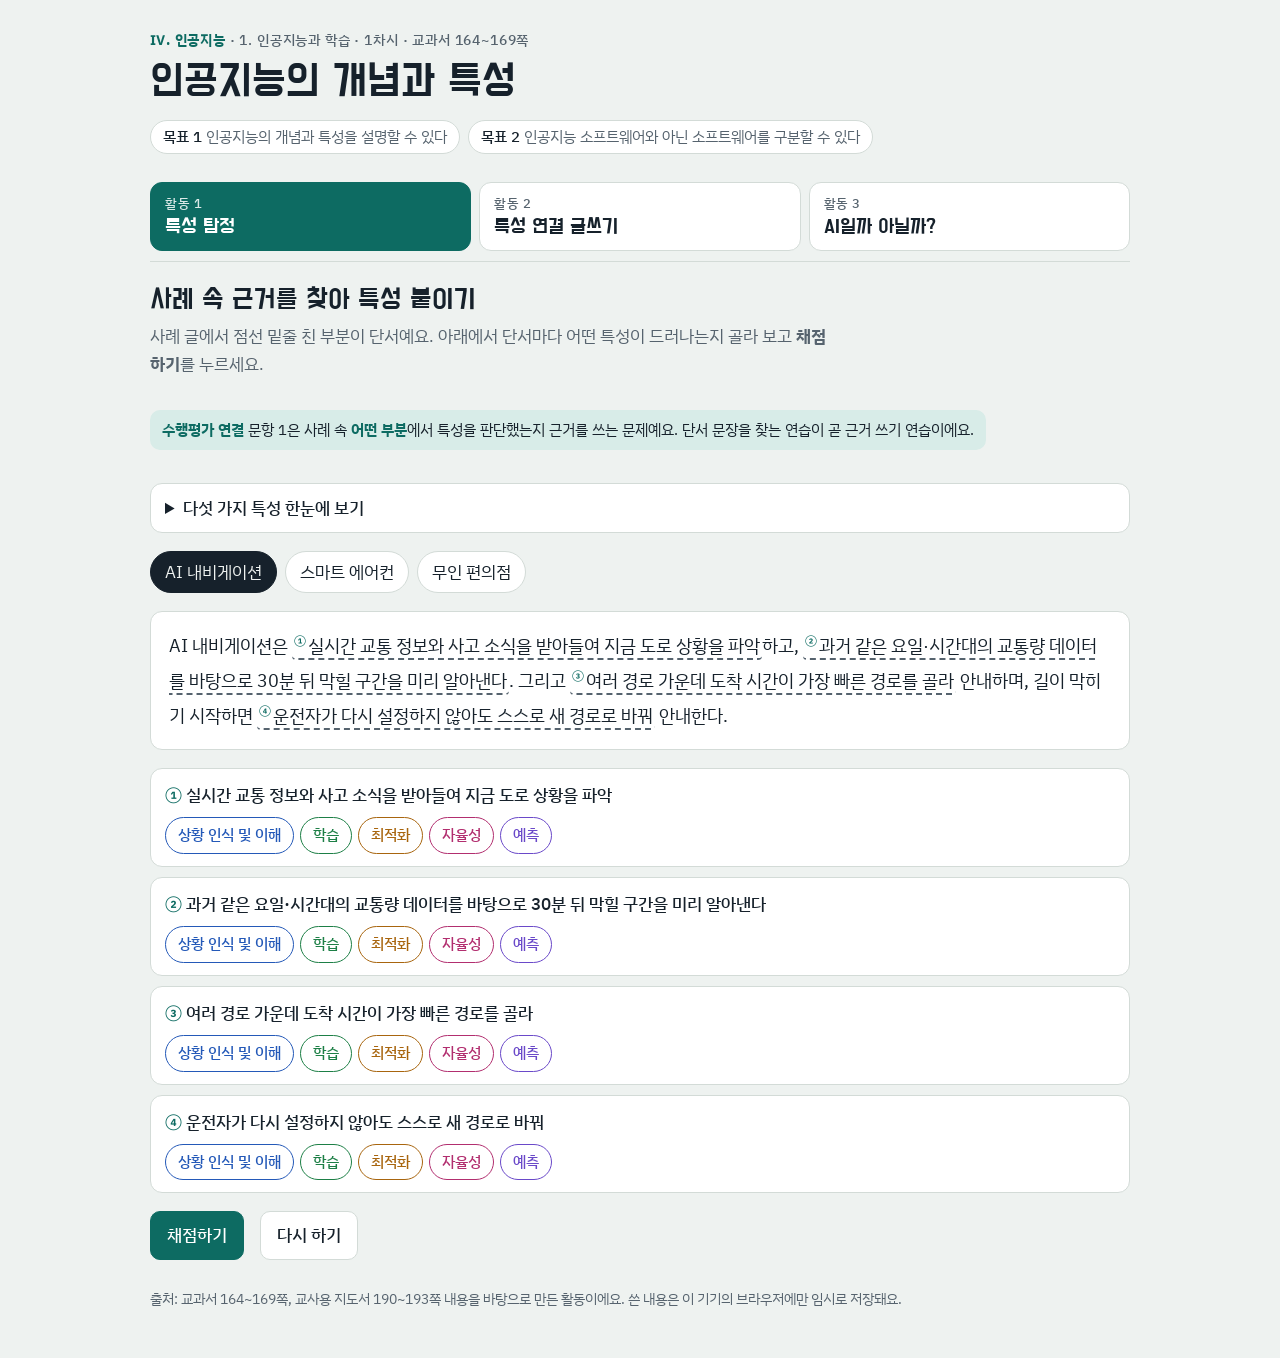
==== commit 769d600d: "ai-lesson1: 활동 탭 순서를 1차시 PPT 순서(특성 탐정 → 특성 연결 글쓰기 → AI일까 아닐까)로 변경 Co-Authored-By: Claude Opus 5.5 <n" ====
--- a/ai-lesson1/index.html
+++ b/ai-lesson1/index.html
@@ -176,12 +176,12 @@
   </header>
 
   <nav class="tabs" role="tablist" aria-label="활동">
-    <button class="tab" role="tab" id="tab-ai-or-not" aria-controls="ai-or-not" data-k="ai-or-not"><small>활동 1</small><span>AI일까 아닐까?</span></button>
-    <button class="tab" role="tab" id="tab-detective" aria-controls="detective" data-k="detective"><small>활동 2</small><span>특성 탐정</span></button>
-    <button class="tab" role="tab" id="tab-connect" aria-controls="connect" data-k="connect"><small>활동 3</small><span>특성 연결 글쓰기</span></button>
+    <button class="tab" role="tab" id="tab-detective" aria-controls="detective" data-k="detective"><small>활동 1</small><span>특성 탐정</span></button>
+    <button class="tab" role="tab" id="tab-connect" aria-controls="connect" data-k="connect"><small>활동 2</small><span>특성 연결 글쓰기</span></button>
+    <button class="tab" role="tab" id="tab-ai-or-not" aria-controls="ai-or-not" data-k="ai-or-not"><small>활동 3</small><span>AI일까 아닐까?</span></button>
   </nav>
 
-  <!-- 활동 1 -->
+  <!-- 활동 3: AI일까 아닐까? -->
   <section class="panel" id="ai-or-not" role="tabpanel" aria-labelledby="tab-ai-or-not">
     <div class="intro">
       <h2>이 기능, 인공지능일까?</h2>
@@ -198,7 +198,7 @@
     <div class="grid1" id="grid1"></div>
   </section>
 
-  <!-- 활동 2 -->
+  <!-- 활동 1: 특성 탐정 -->
   <section class="panel" id="detective" role="tabpanel" aria-labelledby="tab-detective" hidden>
     <div class="intro">
       <h2>사례 속 근거를 찾아 특성 붙이기</h2>
@@ -216,7 +216,7 @@
     </div>
   </section>
 
-  <!-- 활동 3 -->
+  <!-- 활동 2: 특성 연결 글쓰기 -->
   <section class="panel" id="connect" role="tabpanel" aria-labelledby="tab-connect" hidden>
     <div class="intro">
       <h2>특성 두 개를 근거와 함께 연결해 쓰기</h2>
@@ -276,7 +276,7 @@
     <details class="ref teacher" id="teacher" hidden>
       <summary>선생님 설정 · 반별 패들렛 연결</summary>
       <div class="tset">
-        <p>반마다 활동 3 답안을 받을 패들렛 주소를 넣으세요. <b>padlet.com</b> 주소만 쓸 수 있어요. 패들렛을 하나만 쓴다면 한 줄만 채우면 돼요.</p>
+        <p>반마다 활동 2(특성 연결 글쓰기) 답안을 받을 패들렛 주소를 넣으세요. <b>padlet.com</b> 주소만 쓸 수 있어요. 패들렛을 하나만 쓴다면 한 줄만 채우면 돼요.</p>
         <div class="trow">
           <label for="classCount" class="starter">반 수</label>
           <input id="classCount" class="num" type="number" min="1" max="30" value="9">
@@ -292,7 +292,7 @@
         <p class="starter" id="activeNow"></p>
         <div class="tbox" id="shareBox" hidden>
           <b>전체 반 공용 링크</b>
-          <span class="starter">학생이 활동 3에서 자기 반을 골라 제출해요. 노션처럼 한곳에 링크 하나만 올릴 때 좋아요. 이 링크로 한 번 들어온 기기는 반 목록을 기억해서, 다음에 그냥 주소로 들어와도 패들렛 버튼이 나와요.</span>
+          <span class="starter">학생이 활동 2에서 자기 반을 골라 제출해요. 노션처럼 한곳에 링크 하나만 올릴 때 좋아요. 이 링크로 한 번 들어온 기기는 반 목록을 기억해서, 다음에 그냥 주소로 들어와도 패들렛 버튼이 나와요.</span>
           <code id="shareLink"></code>
           <div><button class="btn sm" data-copy="shareLink">링크 복사</button></div>
           <b>반별 링크</b>
@@ -334,12 +334,12 @@
 const store={get(k,d){try{const v=localStorage.getItem('ai1-'+k);return v?JSON.parse(v):d}catch(e){return d}},set(k,v){try{localStorage.setItem('ai1-'+k,JSON.stringify(v))}catch(e){}}};
 
 /* 탭 */
-const KEYS=['ai-or-not','detective','connect'];
+const KEYS=['detective','connect','ai-or-not'];
 function showTab(k){ if(!KEYS.includes(k))k=KEYS[0];
   KEYS.forEach(x=>{ $('#'+x).hidden=x!==k; document.querySelector(`.tab[data-k="${x}"]`).setAttribute('aria-selected',x===k);});
   store.set('tab',k); }
 document.querySelectorAll('.tab').forEach(b=>b.addEventListener('click',()=>{showTab(b.dataset.k); try{history.replaceState(null,'','#'+b.dataset.k)}catch(e){} window.scrollTo({top:0})}));
-{ const h=(location.hash||'').slice(1); showTab(KEYS.includes(h)?h:store.get('tab','ai-or-not')); }
+{ const h=(location.hash||'').slice(1); showTab(KEYS.includes(h)?h:store.get('tab','detective')); }
 
 /* 활동 1 */
 const ITEMS=[
